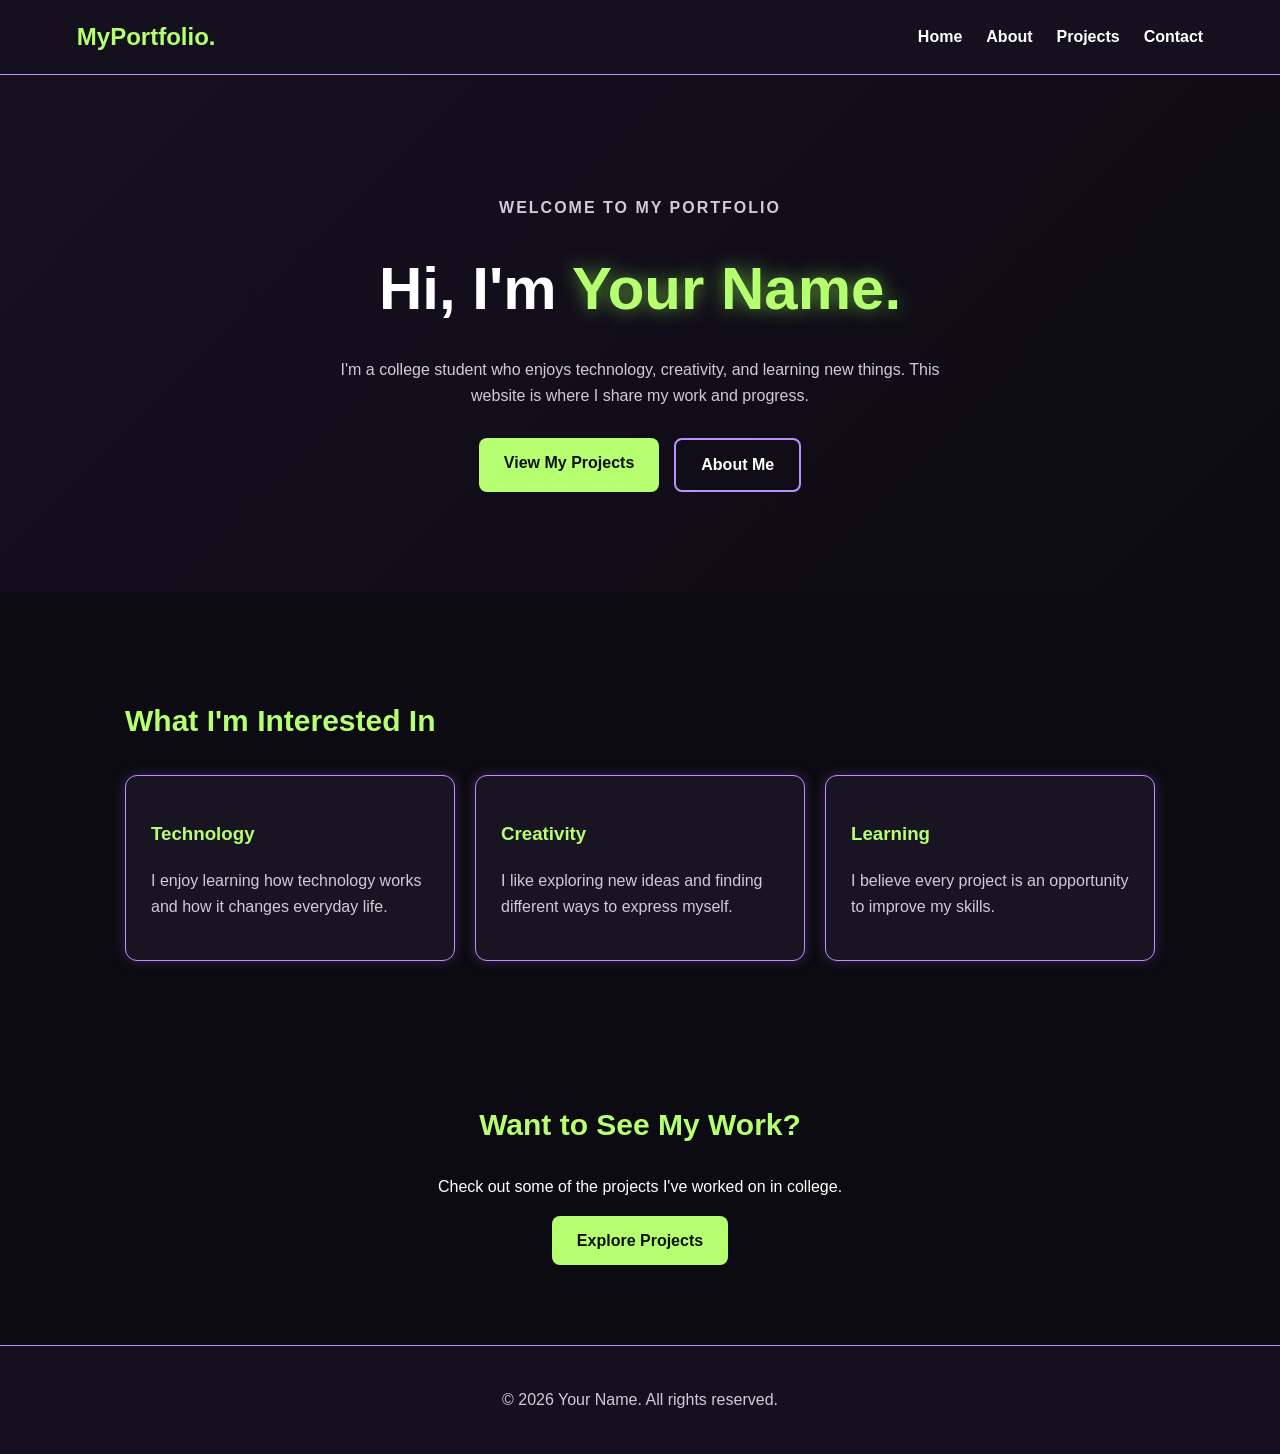
==== index.html @ 0fe17384 "Add my personal portfolio website" ====
<!DOCTYPE html>
<html lang="en">

<head>
    <meta charset="UTF-8">
    <meta name="viewport"
          content="width=device-width, initial-scale=1.0">

    <title>Home | My Portfolio</title>

    <link rel="stylesheet" href="styles.css">
    <script src="script.js" defer></script>
</head>

<body>

    <!-- Website navigation -->
    <header class="site-header">
        <nav class="navbar">

            <a href="index.html" class="logo">
                MyPortfolio.
            </a>

            <button class="menu-toggle"
                    aria-label="Toggle navigation"
                    aria-expanded="false">
                Menu
            </button>

            <div class="nav-links">
                <a href="index.html">Home</a>
                <a href="about.html">About</a>
                <a href="projects.html">Projects</a>
                <a href="contact.html">Contact</a>
            </div>

        </nav>
    </header>

    <main>

        <!-- Welcome section -->
        <section class="hero">

            <p class="eyebrow">
                WELCOME TO MY PORTFOLIO
            </p>

            <h1>
                Hi, I'm <span>Your Name.</span>
            </h1>

            <p>
                I'm a college student who enjoys
                technology, creativity, and learning
                new things. This website is where
                I share my work and progress.
            </p>

            <div class="hero-buttons">
                <a href="projects.html" class="button">
                    View My Projects
                </a>

                <a href="about.html"
                   class="button secondary">
                    About Me
                </a>
            </div>

        </section>

        <!-- Interests -->
        <section class="content-section">

            <h2>What I'm Interested In</h2>

            <div class="card-grid">

                <article class="card">
                    <h3>Technology</h3>
                    <p>
                        I enjoy learning how
                        technology works and how
                        it changes everyday life.
                    </p>
                </article>

                <article class="card">
                    <h3>Creativity</h3>
                    <p>
                        I like exploring new ideas
                        and finding different ways
                        to express myself.
                    </p>
                </article>

                <article class="card">
                    <h3>Learning</h3>
                    <p>
                        I believe every project
                        is an opportunity to
                        improve my skills.
                    </p>
                </article>

            </div>
        </section>

        <!-- Call to action -->
        <section class="content-section centered">

            <h2>Want to See My Work?</h2>

            <p>
                Check out some of the projects
                I've worked on in college.
            </p>

            <a href="projects.html" class="button">
                Explore Projects
            </a>

        </section>

    </main>

    <footer class="site-footer">
        <p>
            &copy; <span class="current-year">2026</span>
            Your Name. All rights reserved.
        </p>
    </footer>

</body>
</html>
---- styles.css ----
/* Main website colors */
:root {
    --background: #0c0b12;
    --card: #191421;
    --green: #b6ff70;
    --purple: #bb91ff;
    --white: #ffffff;
    --gray: #d1cbd8;
}

/* General page settings */
* {
    box-sizing: border-box;
}

body {
    margin: 0;
    background-color: var(--background);
    color: var(--white);
    font-family: Arial, sans-serif;
    line-height: 1.6;
}

a {
    color: var(--green);
    text-decoration: none;
}

a:hover {
    color: var(--purple);
}

a:focus-visible,
button:focus-visible,
input:focus-visible,
textarea:focus-visible {
    outline: 3px solid var(--green);
    outline-offset: 3px;
}

/* Header and navigation */
.site-header {
    background-color: #15101e;
    border-bottom: 1px solid var(--purple);
    padding: 18px 6%;
}

.navbar {
    display: flex;
    align-items: center;
    justify-content: space-between;
    gap: 20px;
}

.logo {
    font-size: 24px;
    font-weight: bold;
    color: var(--green);
}

.nav-links {
    display: flex;
    gap: 24px;
}

.nav-links a {
    color: white;
    font-weight: bold;
}

.nav-links a:hover {
    color: var(--green);
}

.menu-toggle {
    display: none;
}

/* Homepage welcome section */
.hero {
    padding: 100px 8%;
    text-align: center;
    background: linear-gradient(
        135deg, #171020, #0c0b12
    );
}

.eyebrow {
    color: var(--purple);
    font-weight: bold;
    letter-spacing: 2px;
}

.hero h1 {
    font-size: clamp(36px, 6vw, 60px);
    margin: 15px 0;
}

.hero h1 span {
    color: var(--green);
    text-shadow: 0 0 18px #5a9c37;
}

.hero p {
    max-width: 650px;
    margin: 20px auto;
    color: var(--gray);
}

/* Buttons */
.hero-buttons {
    display: flex;
    justify-content: center;
    flex-wrap: wrap;
    gap: 15px;
    margin-top: 30px;
}

.button {
    display: inline-block;
    background-color: var(--green);
    color: #101010;
    padding: 12px 25px;
    border: none;
    border-radius: 8px;
    font-size: 16px;
    font-weight: bold;
    cursor: pointer;
}

.button:hover {
    background-color: var(--purple);
    color: #101010;
    box-shadow: 0 0 15px var(--purple);
}

.button.secondary {
    background-color: transparent;
    border: 2px solid var(--purple);
    color: white;
}

/* General content sections */
.content-section {
    max-width: 1100px;
    margin: 45px auto;
    padding: 35px;
}

.content-section h2 {
    color: var(--green);
    font-size: 30px;
}

.centered {
    text-align: center;
}

/* About, Projects, Contact headings */
.page-intro {
    padding: 70px 20px;
    text-align: center;
    background-color: #171020;
}

.page-intro h1 {
    color: var(--green);
    font-size: 42px;
    text-shadow: 0 0 12px #507a31;
}

.page-intro p {
    color: var(--gray);
}

/* Project and interest cards */
.card-grid {
    display: grid;
    grid-template-columns: repeat(3, 1fr);
    gap: 20px;
    margin-top: 30px;
}

.card {
    background-color: var(--card);
    border: 1px solid var(--purple);
    border-radius: 12px;
    padding: 25px;
    box-shadow: 0 0 12px #39214f;
}

.card h3 {
    color: var(--green);
}

.card p {
    color: var(--gray);
}

/* About page skills */
.skills-list {
    display: flex;
    flex-wrap: wrap;
    gap: 12px;
    padding: 0;
    list-style: none;
}

.skills-list li {
    background-color: var(--card);
    border: 1px solid var(--purple);
    padding: 10px 18px;
    border-radius: 8px;
}

/* Project filter buttons */
.filter-buttons {
    display: flex;
    flex-wrap: wrap;
    gap: 12px;
    margin: 20px 0;
}

.filter-btn {
    padding: 10px 20px;
    background-color: var(--card);
    border: 1px solid var(--purple);
    border-radius: 8px;
    color: white;
    cursor: pointer;
}

.filter-btn:hover,
.filter-btn.active {
    background-color: var(--green);
    color: black;
}

.project-tag {
    color: var(--purple) !important;
    font-weight: bold;
}

.project-card[hidden] {
    display: none;
}

/* Contact form */
#contact-form {
    display: flex;
    flex-direction: column;
    gap: 12px;
    max-width: 650px;
}

#contact-form label {
    font-weight: bold;
    color: var(--green);
}

#contact-form input,
#contact-form textarea {
    background-color: var(--card);
    border: 1px solid var(--purple);
    border-radius: 8px;
    padding: 12px;
    color: white;
    font: inherit;
}

#contact-form .button {
    align-self: flex-start;
}

#form-status {
    color: var(--green);
}

/* Footer */
.site-footer {
    text-align: center;
    background-color: #15101e;
    padding: 25px;
    border-top: 1px solid var(--purple);
    color: var(--gray);
}

/* Mobile and tablet layout */
@media (max-width: 768px) {

    .navbar {
        flex-wrap: wrap;
    }

    .menu-toggle {
        display: block;
        background: var(--green);
        color: black;
        padding: 10px 15px;
        border: none;
        border-radius: 6px;
        cursor: pointer;
    }

    .nav-links {
        display: none;
        flex-direction: column;
        width: 100%;
        padding-top: 15px;
    }

    .nav-links.open {
        display: flex;
    }

    .card-grid {
        grid-template-columns: 1fr;
    }

    .hero {
        padding: 65px 20px;
    }

    .content-section {
        padding: 20px;
        margin: 25px auto;
    }

    .page-intro h1 {
        font-size: 34px;
    }
}
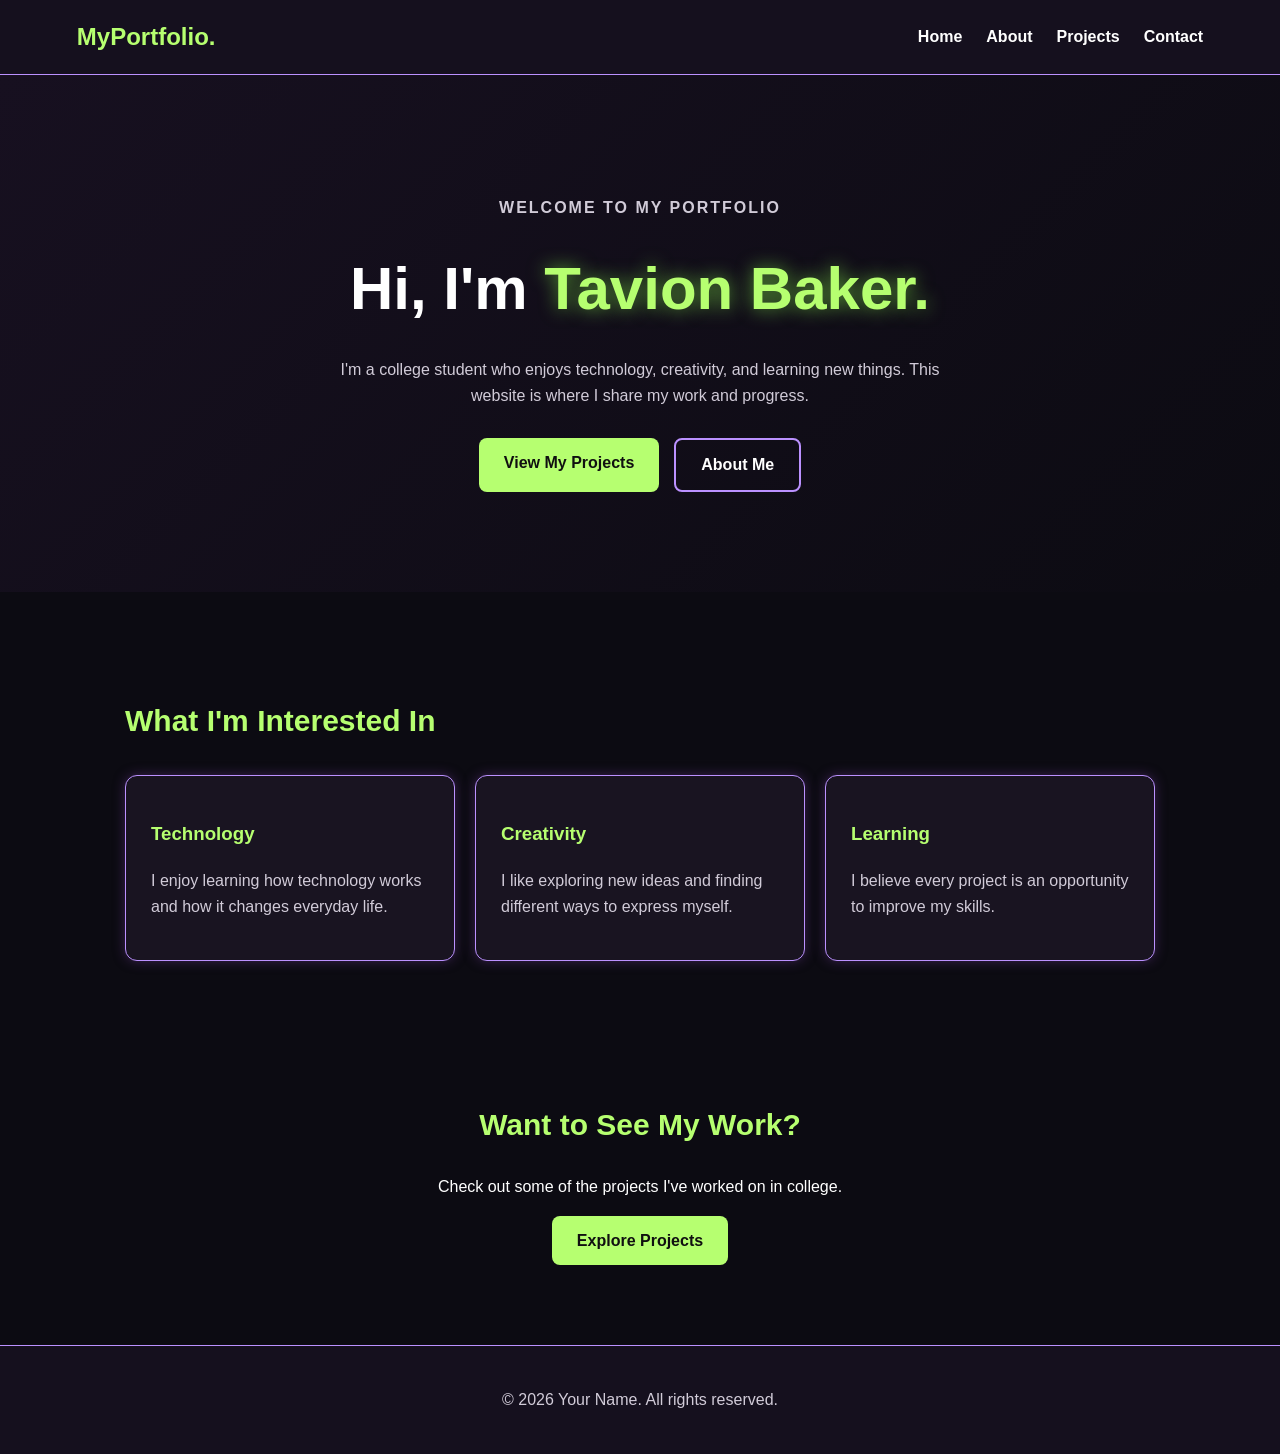
==== commit 324dc127: "Update index.html" ====
--- a/index.html
+++ b/index.html
@@ -48,7 +48,7 @@
             </p>
 
             <h1>
-                Hi, I'm <span>Your Name.</span>
+                Hi, I'm <span>Tavion Baker.</span>
             </h1>
 
             <p>
@@ -134,4 +134,4 @@
     </footer>
 
 </body>
-</html>+</html>
